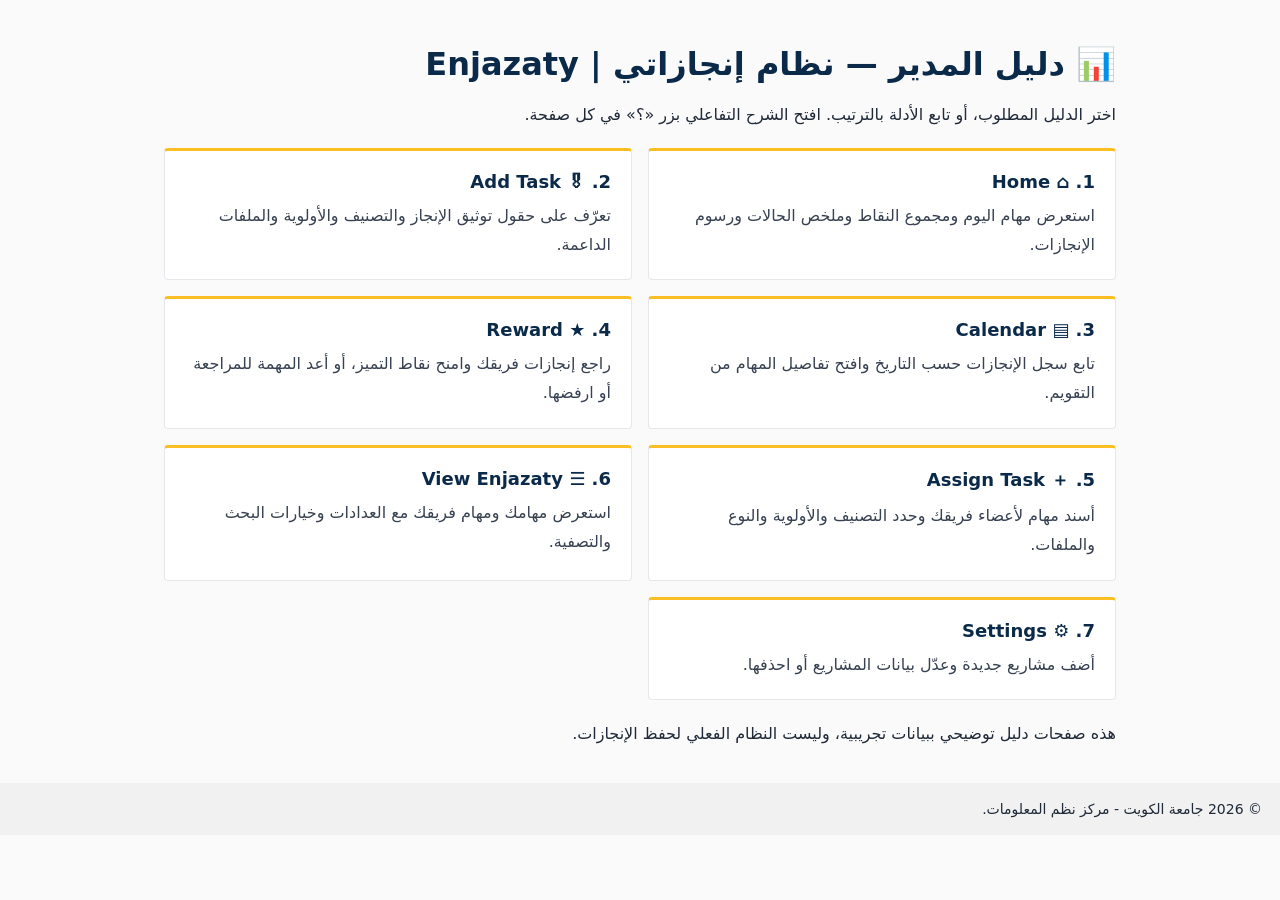
==== multipage/index.html @ cb1fec48 "Fix manager layout, help animation, and team empty state Co-authored-by: q8k1 <81775552+q8k1@users.n" ====
<!DOCTYPE html>
<html lang="ar" dir="rtl">
<head>
<meta charset="UTF-8">
<meta name="viewport" content="width=device-width, initial-scale=1">
<link rel="icon" href="data:,">
<title>دليل المدير — نظام إنجازاتي | Enjazaty Manager Guide</title>
<link rel="stylesheet" href="styles.css">
<link rel="stylesheet" href="manager.css">
</head>
<body>
<main class="hub">
  <h1>📊 دليل المدير — نظام إنجازاتي | Enjazaty</h1>
  <p>اختر الدليل المطلوب، أو تابع الأدلة بالترتيب. افتح الشرح التفاعلي بزر «؟» في كل صفحة.</p>
  <div class="hub-grid">
    <a class="box hub-card" href="01-home.html"><h2>1. ⌂ Home</h2><p>استعرض مهام اليوم ومجموع النقاط وملخص الحالات ورسوم الإنجازات.</p></a>
    <a class="box hub-card" href="02-add-task.html"><h2>2. 🎖 Add Task</h2><p>تعرّف على حقول توثيق الإنجاز والتصنيف والأولوية والملفات الداعمة.</p></a>
    <a class="box hub-card" href="03-calendar.html"><h2>3. ▤ Calendar</h2><p>تابع سجل الإنجازات حسب التاريخ وافتح تفاصيل المهام من التقويم.</p></a>
    <a class="box hub-card" href="04-reward.html"><h2>4. ★ Reward</h2><p>راجع إنجازات فريقك وامنح نقاط التميز، أو أعد المهمة للمراجعة أو ارفضها.</p></a>
    <a class="box hub-card" href="05-assign-task.html"><h2>5. ＋ Assign Task</h2><p>أسند مهام لأعضاء فريقك وحدد التصنيف والأولوية والنوع والملفات.</p></a>
    <a class="box hub-card" href="06-view-enjazaty.html"><h2>6. ☰ View Enjazaty</h2><p>استعرض مهامك ومهام فريقك مع العدادات وخيارات البحث والتصفية.</p></a>
    <a class="box hub-card" href="07-settings.html"><h2>7. ⚙ Settings</h2><p>أضف مشاريع جديدة وعدّل بيانات المشاريع أو احذفها.</p></a>
  </div>
  <p>هذه صفحات دليل توضيحي ببيانات تجريبية، وليست النظام الفعلي لحفظ الإنجازات.</p>
</main>
<footer class="footer">© 2026 جامعة الكويت - مركز نظم المعلومات.</footer>
</body>
</html>
---- multipage/styles.css ----
*{box-sizing:border-box}
body{margin:0;font-family:Segoe UI,Tahoma,system-ui,sans-serif;font-size:13px;color:#1f2937;background:#fafafa}
.navy{color:#0b2a4a}
.app{display:flex;min-height:100vh}
.side{width:160px;background:#000;color:#fff;flex-shrink:0;padding-top:6px}
.side a{display:flex;gap:8px;align-items:center;padding:8px 10px;color:#fff;text-decoration:none;font-size:12px;cursor:pointer}
.side a.active{background:#111;font-weight:700}
.main{flex:1;display:flex;flex-direction:column;min-width:0}
.page{padding:12px;flex:1}
.footer{background:#f1f1f1;padding:18px;text-align:right;font-size:11px;direction:rtl}
.box{background:#fff;border:1px solid #e5e7eb;border-radius:4px}
.btn{border:1px solid #d1d5db;background:#fff;border-radius:6px;padding:5px 12px;font-size:12px;cursor:pointer}
.btn-dark{background:#0b2a4a;color:#fff;border:0;border-radius:5px;padding:7px 12px;font-weight:600;font-size:11px;cursor:pointer}
.btn-yellow{background:#fbbf24;border:0;border-radius:5px;padding:4px 12px;font-size:11px;cursor:pointer}
.pill{display:inline-block;border:1px solid #e5e7eb;border-radius:4px;padding:2px 6px;font-size:10px;color:#6b7280;margin-right:4px}
.pill b{color:#111}
.badge{display:inline-flex;align-items:center;gap:4px;background:#dcfce7;color:#166534;border-radius:10px;padding:1px 8px;font-size:10px}
.badge.req{background:#e0e7ff;color:#3730a3}
.badge::before{content:"";width:5px;height:5px;border-radius:50%;background:currentColor}
.card{background:#fff;border:1px solid #e5e7eb;border-left:3px solid #15803d;border-radius:8px;padding:10px;width:235px;max-width:100%;display:flex;flex-direction:column;gap:6px}
.card.blue{border-left-color:#4338ca}
.card h4{margin:0;font-size:13px;display:flex;justify-content:space-between}
.card h4 small{font-weight:400;color:#6b7280;font-size:10px}
.card .foot{border-top:1px solid #eee;padding-top:8px;margin-top:auto;display:flex;justify-content:space-between;align-items:center;font-size:10px;color:#6b7280}
.date-in{flex:1;min-width:0;background:#f5f5f5;border:1px solid #ddd;padding:3px 6px;font-size:10px;position:relative}
.date-in span{display:block;font-size:9px;color:#555}
.date-in::after{content:"📅";position:absolute;right:6px;top:6px;font-size:10px}
.section-h{padding:10px;border-bottom:1px solid #eee;font-size:12px}
.form label{display:block;margin:14px 0 4px;font-size:11px;color:#374151}
.form label.req::before{content:"* ";color:#dc2626}
.form input,.form select,.form textarea{width:100%;min-width:0;border:1px solid #d1d5db;border-radius:4px;padding:6px;font-size:12px;font-family:inherit}
.form textarea{width:50%;height:75px}
.chips{display:flex;flex-wrap:wrap;gap:4px}
.chips button{border:1px solid #d1d5db;background:#fff;border-radius:4px;padding:6px 10px;font-size:10px;font-weight:600;cursor:pointer;color:#0b2a4a}
.chips button.on{background:#0b2a4a;color:#fff!important}
.cal{width:100%;border-collapse:collapse;table-layout:fixed;direction:ltr}
.cal th{border:1px solid #ddd;font-size:12px;padding:3px}
.cal td{border:1px solid #ddd;height:105px;vertical-align:top;text-align:right;padding:3px;font-size:11px}
.cal td.muted{color:#aaa}
.cal td.today{background:#fff8dc}
.ev{display:block;width:100%;border:0;text-align:left;color:#fff;font-family:inherit;font-size:10px;padding:2px 4px;border-radius:3px;margin-top:4px;cursor:pointer;overflow-wrap:anywhere}
.stat{flex:1;min-width:0;background:#fff;border:1px solid #e5e7eb;border-radius:8px;padding:12px}
.stat b{font-size:20px;display:block}
.stat span{font-size:11px;color:#6b7280}
.rpill{border:1px solid #d1d5db;background:#fff;border-radius:16px;padding:5px 10px;font-size:11px;cursor:pointer}
.rpill.on{background:#0b2a4a;color:#fff;border-color:#0b2a4a}
.overlay{display:none;position:fixed;inset:0;background:rgba(0,0,0,.25);z-index:50;align-items:flex-start;justify-content:center;padding:40px 12px 12px}
.overlay.show{display:flex}
.modal{background:#fff;width:480px;max-width:100%;max-height:calc(100dvh - 52px);overflow:auto;border-radius:4px;box-shadow:0 10px 40px rgba(0,0,0,.3)}
.modal .mh{display:flex;justify-content:space-between;padding:12px;border-bottom:1px solid #eee}
.modal .inner{margin:12px;border:1px solid #e5e7eb;border-left:4px solid #fbbf24;border-radius:6px;padding:14px}
.modal .lbl{font-size:9px;color:#6b7280;font-weight:600;margin:12px 0 4px;text-transform:uppercase}
.modal .fld{border:1px solid #ddd;border-radius:4px;padding:7px;font-size:11px;min-height:28px;margin-left:6px}
.modal .area{min-height:70px}
#spot{position:fixed;z-index:90;border-radius:6px;box-shadow:0 0 0 9999px rgba(0,0,0,.45),0 0 0 3px #4f46e5;pointer-events:none}
#tip{position:fixed;z-index:100;background:#fff;border-radius:10px;box-shadow:0 8px 30px rgba(0,0,0,.3);width:300px;max-width:calc(100vw - 20px);max-height:calc(100dvh - 20px);overflow:auto;padding:24px 14px 14px}
#tip .ar{direction:rtl;text-align:right;color:#374151;margin-top:6px;border-top:1px dashed #ddd;padding-top:6px}
#tip .en{direction:ltr;text-align:left;font-weight:600;color:#0b2a4a}
#tip .nav{display:flex;direction:ltr;justify-content:space-between;align-items:center;margin-top:10px}
#tip .nav button{border:0;border-radius:6px;padding:6px 12px;cursor:pointer;font-size:12px}
#tip .next{background:#4f46e5;color:#fff}
#tip .back{background:#e5e7eb}
#tip .count{font-size:11px;color:#6b7280}
#tip .x{position:absolute;top:6px;right:9px;cursor:pointer;color:#666;border:0;background:none;font-size:14px}
#help{position:fixed;bottom:16px;right:16px;z-index:110;background:#4f46e5;color:#fff;border:0;border-radius:50%;width:44px;height:44px;font-size:18px;cursor:pointer}
[hidden]{display:none!important}
a{color:#0b2a4a}
button,input,select,textarea{font-family:inherit}
button:focus-visible,a:focus-visible,input:focus-visible,select:focus-visible,textarea:focus-visible{outline:3px solid #4f46e5;outline-offset:2px}
.guide-header{padding:16px;background:#fff;border-bottom:2px solid #fbbf24;display:flex;align-items:center;justify-content:space-between;gap:12px;flex-wrap:wrap}
.guide-header h1{font-size:20px;margin:0;color:#0b2a4a}
.guide-links{padding:16px 12px 72px;display:flex;justify-content:space-between;gap:12px;flex-wrap:wrap}
.hub{max-width:1000px;margin:auto;padding:24px}
.hub h1{color:#0b2a4a}
.hub-grid{display:grid;grid-template-columns:repeat(2,minmax(0,1fr));gap:16px;margin:24px 0}
.hub-card{display:block;text-decoration:none;padding:20px;border-top:3px solid #fbbf24}
.hub-card h2{font-size:18px;margin:0 0 10px}
.hub-card p{color:#374151;line-height:1.8;margin:0}
#barNames>div{min-width:0;overflow-wrap:anywhere}
#bars,#barNames{direction:ltr}
#stats{flex-wrap:wrap}
#timeF,#rangeF,#statusF,#viewT{display:flex;flex-wrap:wrap;gap:4px;align-items:center}
#rangeF input{min-width:0;max-width:135px}
#searchF{min-width:0}
#cards.list .card{width:100%}
.page>div[style*="display:flex"]{flex-wrap:wrap;gap:8px}
#calNav,#calView{display:flex;flex-wrap:wrap}
.calendar-list{padding:12px;display:grid;gap:12px}
@media(max-width:700px){
 .app{flex-direction:column}
 .side{width:100%;display:grid;grid-template-columns:repeat(2,minmax(0,1fr));padding:4px}
 .side a{padding:10px}
 .guide-header{padding:12px}
 .guide-header h1{font-size:18px}
 .page{padding:10px}
 .stat{flex:1 1 90px;padding:10px}
 .form textarea{width:100%}
 #searchF{flex-basis:100%!important}
 #statusF{flex:1 1 100%}
 #rangeF{margin-top:8px}
 .cal td{height:85px;padding:2px;font-size:10px}
 .cal th{font-size:10px;padding:3px 0}
 .ev{font-size:9px;padding:2px}
 .hub{padding:16px}
 .hub-grid{grid-template-columns:1fr}
 .card{width:100%}
}
---- multipage/manager.css ----
.app{direction:ltr}
.main{direction:rtl}
.side{direction:ltr;width:200px}
body{font-size:16px}
.side a{font-size:16px;padding:10px 12px}
.guide-header h1{font-size:24px}
.guide-links{padding-bottom:90px}
.footer{font-size:14px}
.btn,.btn-dark,.btn-yellow,.rpill,.chips button{font-size:14px}
.form label,.form input,.form select,.form textarea{font-size:15px}
.section-h,.stat span,.card .foot,.pill,.badge,.card h4 small{font-size:14px}
.card h4{font-size:16px}
.card{width:280px}
.date-in{font-size:14px;padding:6px 8px}
.date-in span{font-size:12px}
.cal th,.cal td,.ev{font-size:14px}
.modal .lbl{font-size:12px}
.modal .fld{font-size:14px}
.page [style*="font-size:11px"],.page [style*="font-size:10px"]{font-size:14px!important}
.page [style*="font-size:18px"]{font-size:22px!important}
#barNames{font-size:10px!important}
#tip{font-size:16px;width:340px}
#tip .nav button{font-size:14px}
#tip .count{font-size:13px}
#help{width:60px;height:60px;font-size:28px;font-weight:700;animation:guide-heartbeat 2.4s ease-in-out infinite;box-shadow:0 0 18px rgba(79,70,229,.55)}
#help:hover,#help:focus-visible{animation-play-state:paused}
@keyframes guide-heartbeat{
 0%,45%,100%{transform:scale(1);box-shadow:0 0 18px rgba(79,70,229,.55)}
 12%,30%{transform:scale(1.12);box-shadow:0 0 28px rgba(79,70,229,.8)}
 21%{transform:scale(1.03)}
}
@media(prefers-reduced-motion:reduce){
 #help{animation:none}
}
.manager-heading{text-align:center;margin-bottom:14px}
.manager-heading h2{font-size:22px;margin:4px 0;color:#0b2a4a}
.manager-heading p{margin:4px 0;color:#0b2a4a}
.manager-tabs{display:flex;flex-wrap:wrap;gap:4px;border-bottom:1px solid #ddd;margin:16px 0 10px}
.manager-tabs button{background:none;border:0;padding:8px 12px;font-size:15px;color:#0b2a4a;cursor:pointer;border-bottom:2px solid transparent}
.manager-tabs button.active{border-bottom-color:#fbbf24;font-weight:600}
.table-scroll{overflow-x:auto}
.manager-table{width:100%;border-collapse:collapse;direction:ltr;text-align:left;font-size:14px}
.manager-table th{background:#f8fafc;color:#0b2a4a;font-weight:600}
.manager-table th,.manager-table td{padding:10px 8px;border-bottom:1px solid #e5e7eb}
.manager-table td{overflow-wrap:anywhere}
.reward-points{display:flex;gap:4px}
.reward-points button{background:#15803d;color:#fff;border:0;border-radius:4px;padding:5px 9px;cursor:pointer;font-size:14px}
.reward-points button[aria-pressed="true"]{outline:2px solid #0b2a4a;outline-offset:2px}
.pagination{display:flex;flex-wrap:wrap;align-items:center;gap:4px;justify-content:space-between;padding:12px;direction:ltr}
.pagination .pages{display:flex;flex-wrap:wrap;gap:4px}
.pagination [aria-current="page"]{background:#0b2a4a;color:#fff}
.manager-form{border:1px solid #eee;border-left:3px solid #fbbf24;border-radius:6px;padding:4px 20px 16px}
.manager-form textarea{width:100%}
.manager-form fieldset{border:0;margin:14px 0 4px;padding:0}
.manager-form legend{font-size:15px;color:#374151;margin-bottom:6px}
.manager-form .radio-options{display:flex;flex-wrap:wrap;gap:12px;direction:ltr}
.manager-form .radio-options label{display:flex;align-items:center;gap:4px;margin:0}
.manager-form input[type="radio"]{width:auto}
.manager-submit{width:100%;margin-top:10px;padding:9px}
.project-fields{display:flex;flex-wrap:wrap;gap:12px;align-items:flex-end}
.project-fields>div{flex:1 1 200px}
.project-fields label{margin-top:4px}
.btn-reject{color:#b91c1c;border-color:#b91c1c}
.review-actions{display:flex;flex-wrap:wrap;gap:8px;margin-top:14px}
.demo-note{font-size:14px;color:#6b7280;margin:10px 0}
.demo-result{color:#0b2a4a;font-size:15px}
.empty-state{text-align:center;padding:30px;margin:12px 0}
.manager-modal .form{padding:0}
.manager-modal .form label{margin-top:12px}
.manager-modal .form input,.manager-modal .form select{font-size:14px}
@media(max-width:700px){
 .side{width:100%}
 .side a{font-size:14px}
 .guide-header h1{font-size:22px}
 .card{width:100%}
 .cal th,.cal td,.ev{font-size:12px}
 .manager-table{min-width:720px}
 .manager-heading h2{font-size:20px}
 .manager-form{padding:4px 12px 16px}
}
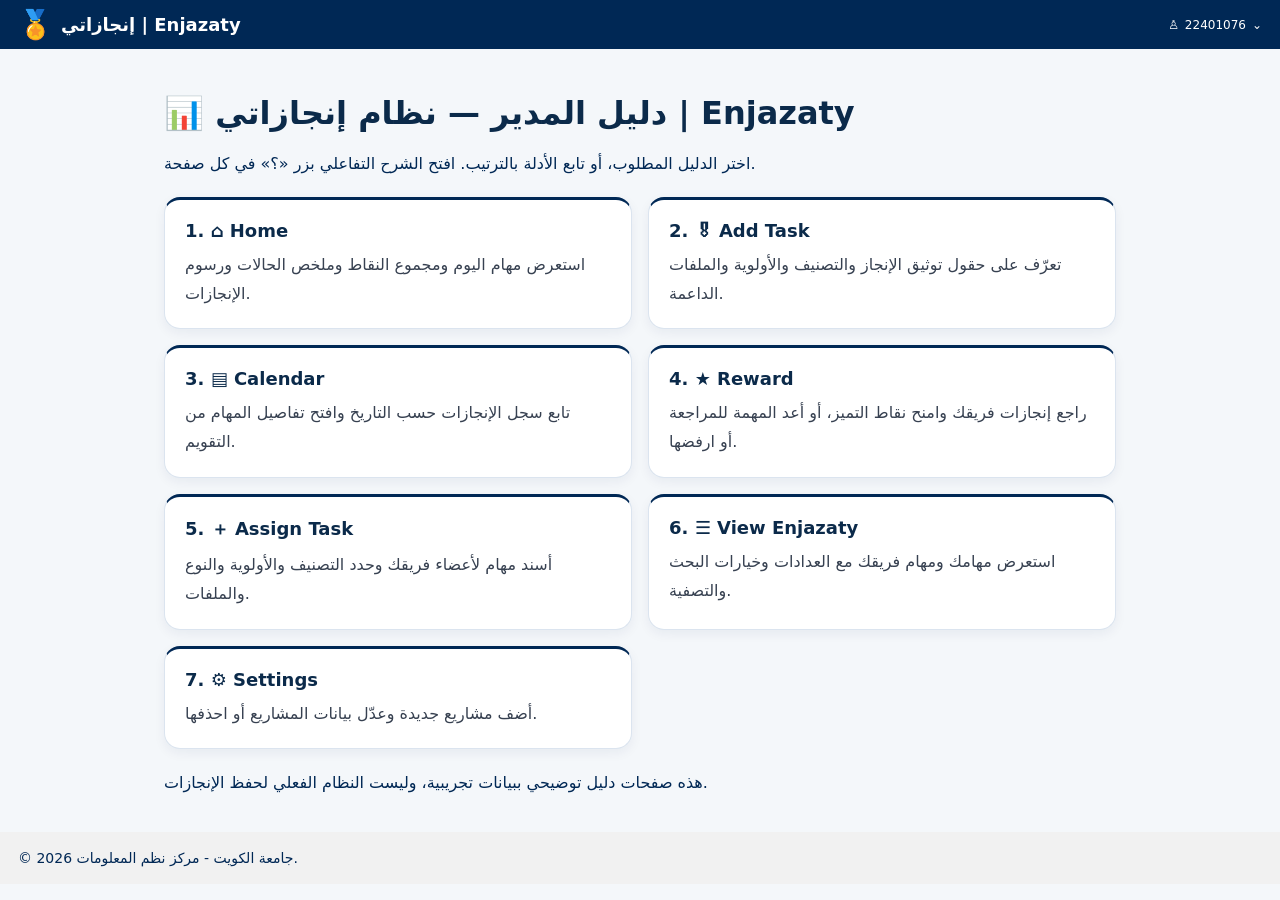
==== commit 8ea9e406: "Unify navy page theme and end guided tours Co-authored-by: q8k1 <81775552+q8k1@users.noreply.github." ====
--- a/multipage/index.html
+++ b/multipage/index.html
@@ -9,6 +9,10 @@
 <link rel="stylesheet" href="manager.css">
 </head>
 <body>
+<header class="guide-header">
+  <a class="reward-brand" href="index.html" aria-label="دليل المدير — جميع الأدلة"><span aria-hidden="true">🏅</span><h1><span dir="rtl">إنجازاتي</span> | Enjazaty</h1></a>
+  <span class="reward-account"><span aria-hidden="true">♙</span> 22401076 <span aria-hidden="true">⌄</span></span>
+</header>
 <main class="hub">
   <h1>📊 دليل المدير — نظام إنجازاتي | Enjazaty</h1>
   <p>اختر الدليل المطلوب، أو تابع الأدلة بالترتيب. افتح الشرح التفاعلي بزر «؟» في كل صفحة.</p>
--- a/multipage/manager.css
+++ b/multipage/manager.css
@@ -1,11 +1,21 @@
 .app{direction:ltr}
-.main{direction:rtl}
-.side{direction:ltr;width:200px}
-body{font-size:16px}
-.side a{font-size:16px;padding:10px 12px}
-.guide-header h1{font-size:24px}
+.main{direction:ltr}
+.side{direction:ltr;width:243px;padding-top:0}
+body{font-size:16px;direction:ltr;text-align:left;background:#f4f7fa;color:#002855}
+.side a{font-size:14px;padding:10px 15px;min-height:40px}
+.side a.active{background:#090909}
+.guide-header{min-height:49px;padding:8px 18px;background:#002855;border:0;color:#fff;flex-wrap:nowrap}
+.reward-brand{display:flex;align-items:center;gap:8px;color:#fff;text-decoration:none}
+.reward-brand>span{font-size:28px}
+.guide-header h1{color:#fff;font-size:18px}
+.reward-account{display:flex;align-items:center;gap:6px;font-size:12px;white-space:nowrap}
+.app{min-height:calc(100vh - 49px)}
+.box,.stat{border-color:#dbe4ef;border-radius:16px;box-shadow:0 4px 12px rgba(0,40,85,.06)}
+.hub-card{border-top-color:#002855}
+.btn-dark,.rpill.on,.chips button.on{background:#002855}
+.manager-heading{background:#fff;border-radius:16px;padding:18px 12px;box-shadow:0 4px 12px rgba(0,40,85,.06)}
 .guide-links{padding-bottom:90px}
-.footer{font-size:14px}
+.footer{font-size:14px;direction:ltr;text-align:left}
 .btn,.btn-dark,.btn-yellow,.rpill,.chips button{font-size:14px}
 .form label,.form input,.form select,.form textarea{font-size:15px}
 .section-h,.stat span,.card .foot,.pill,.badge,.card h4 small{font-size:14px}
@@ -21,8 +31,9 @@
 #barNames{font-size:10px!important}
 #tip{font-size:16px;width:340px}
 #tip .nav button{font-size:14px}
+#tip .next{background:#002855}
 #tip .count{font-size:13px}
-#help{width:60px;height:60px;font-size:28px;font-weight:700;animation:guide-heartbeat 2.4s ease-in-out infinite;box-shadow:0 0 18px rgba(79,70,229,.55)}
+#help{left:16px;right:auto;width:60px;height:60px;font-size:28px;font-weight:700;animation:guide-heartbeat 2.4s ease-in-out infinite;box-shadow:0 0 18px rgba(79,70,229,.55)}
 #help:hover,#help:focus-visible{animation-play-state:paused}
 @keyframes guide-heartbeat{
  0%,45%,100%{transform:scale(1);box-shadow:0 0 18px rgba(79,70,229,.55)}
@@ -35,9 +46,9 @@
 .manager-heading{text-align:center;margin-bottom:14px}
 .manager-heading h2{font-size:22px;margin:4px 0;color:#0b2a4a}
 .manager-heading p{margin:4px 0;color:#0b2a4a}
-.manager-tabs{display:flex;flex-wrap:wrap;gap:4px;border-bottom:1px solid #ddd;margin:16px 0 10px}
+.manager-tabs{display:flex;flex-wrap:wrap;gap:4px;border:1px solid #dbe4ef;border-radius:16px;padding:5px;background:#fff;margin:16px 0 10px}
 .manager-tabs button{background:none;border:0;padding:8px 12px;font-size:15px;color:#0b2a4a;cursor:pointer;border-bottom:2px solid transparent}
-.manager-tabs button.active{border-bottom-color:#fbbf24;font-weight:600}
+.manager-tabs button.active{border-bottom-color:transparent;border-radius:11px;background:#002855;color:#fff;font-weight:600}
 .table-scroll{overflow-x:auto}
 .manager-table{width:100%;border-collapse:collapse;direction:ltr;text-align:left;font-size:14px}
 .manager-table th{background:#f8fafc;color:#0b2a4a;font-weight:600}
@@ -68,10 +79,80 @@
 .manager-modal .form{padding:0}
 .manager-modal .form label{margin-top:12px}
 .manager-modal .form input,.manager-modal .form select{font-size:14px}
+.task-grid{display:flex;gap:10px;flex-wrap:wrap}
+.task-grid.list .card{width:100%}
+.team-employee{font-size:14px;color:#374151;unicode-bidi:plaintext}
+.tour-welcome{width:420px;max-width:calc(100vw - 32px);max-height:calc(100dvh - 32px);overflow:auto;padding:28px;border:0;border-radius:16px;background:#fff;color:#0b2a4a;text-align:center;box-shadow:0 12px 40px rgba(0,0,0,.25)}
+.tour-welcome::backdrop{background:rgba(0,0,0,.5)}
+.tour-welcome h2{margin:0 0 12px;font-size:22px}
+.tour-welcome p{line-height:1.8;margin:8px 0}
+.tour-welcome .welcome-actions{display:flex;justify-content:center;flex-wrap:wrap;gap:12px;margin-top:20px}
+.tour-welcome .btn-dark{font-size:20px;padding:10px 32px}
+.reward-screen{background:#f4f7fa;color:#002855;font-size:13px}
+.reward-screen .guide-header{height:49px;padding:8px 18px;background:#002855;border:0;color:#fff;flex-wrap:nowrap}
+.reward-screen .reward-brand{display:flex;align-items:center;gap:8px;color:#fff;text-decoration:none}
+.reward-screen .reward-brand>span{font-size:28px}
+.reward-screen .guide-header h1{color:#fff;font-size:18px}
+.reward-screen .reward-account{display:flex;align-items:center;gap:6px;font-size:12px;white-space:nowrap}
+.reward-screen .app{min-height:calc(100vh - 49px)}
+.reward-screen .side{width:243px;padding-top:0}
+.reward-screen .side a{height:40px;font-size:14px;padding:10px 15px}
+.reward-screen .side a.active{background:#090909}
+.reward-screen #reward{padding:16px;flex:none}
+.reward-screen .manager-heading{background:#fff;border-radius:16px;min-height:107px;padding:18px 12px;margin-bottom:16px;box-shadow:0 4px 12px rgba(0,40,85,.06)}
+.reward-screen .manager-heading h2{font-size:28px;direction:rtl;margin:0 0 6px}
+.reward-screen .manager-heading p{font-size:18px;margin:0}
+.reward-screen #rewardTabs{margin:0 0 18px;padding:5px;gap:0;background:#fff;border:1px solid #dbe4ef;border-radius:16px;box-shadow:0 3px 8px rgba(0,40,85,.05)}
+.reward-screen #rewardTabs button{flex:1;min-width:0;min-height:64px;border:0;border-radius:11px;color:#6b7b91;font-size:14px;padding:10px}
+.reward-screen #rewardTabs button span{display:block;font-size:12px;margin-top:4px}
+.reward-screen #rewardTabs button.active{background:#002855;color:#fff}
+.reward-screen .reward-panel{border:1px solid #dbe4ef;border-radius:16px;overflow:hidden}
+.reward-screen .manager-table{min-width:1100px;font-size:13px;table-layout:fixed;color:#002855}
+.reward-screen .manager-table th{height:45px;background:#f4f7fa;color:#002855}
+.reward-screen .manager-table th,.reward-screen .manager-table td{padding:12px;border-bottom:1px solid #e8eef5}
+.reward-screen .manager-table td{height:65px}
+.reward-screen .manager-table th:nth-child(1){width:6%}
+.reward-screen .manager-table th:nth-child(2){width:18.5%}
+.reward-screen .manager-table th:nth-child(3){width:19.5%}
+.reward-screen .manager-table th:nth-child(4){width:11%}
+.reward-screen .manager-table th:nth-child(5){width:6.5%}
+.reward-screen .manager-table th:nth-child(6){width:13.5%}
+.reward-screen .manager-table th:nth-child(7){width:25%;text-align:center}
+.reward-screen .manager-table td:nth-child(2){unicode-bidi:plaintext}
+.reward-screen .manager-table td:nth-child(3){font-weight:700}
+.reward-screen [data-detail]{padding:0;border:0;background:none;color:#002855;font-size:13px;font-weight:700}
+.reward-screen .reward-points{align-items:center;justify-content:center;gap:8px}
+.reward-screen .reward-points::before{content:"Reward:";font-size:12px;font-weight:600;margin-right:4px}
+.reward-screen .reward-points button{width:75px;height:38px;padding:0;border-radius:8px;background:#e7f5e9;color:#16812b;font-size:14px;font-weight:700}
+.reward-screen .reward-points button[data-points="2"]{background:#c6e7c7}
+.reward-screen .reward-points button[data-points="3"]{background:#80c883}
+.reward-screen .reward-points button:disabled{opacity:.45;cursor:default}
+.reward-screen #rewardPagination{justify-content:center;gap:14px;min-height:68px;padding:16px}
+.reward-screen #rewardPagination .pages{gap:6px}
+.reward-screen #rewardPagination button{height:36px;min-width:36px;padding:7px 10px;font-size:13px;border:1px solid #dbe4ef;border-radius:6px;color:#002855}
+.reward-screen #rewardPagination [aria-current="page"]{background:#002855;border-color:#002855;color:#fff}
+.reward-screen #rewardPagination button:disabled{color:#899bb2;cursor:default}
+.reward-screen #rewardRange{font-size:12px;color:#768ca9}
+.reward-screen #rewardResult:empty{display:none}
+.reward-screen .footer{margin-top:16px;padding:28px 68px 12px 16px;text-align:right;font-size:12px;background:#f1f1f1;border-top:1px solid #e3e3e3}
+.reward-screen .guide-links{padding:12px 16px 24px;font-size:12px;background:#f1f1f1}
 @media(max-width:700px){
+ .reward-screen .side{width:100%}
+ .reward-screen .guide-header{padding:8px 12px}
+ .reward-screen .guide-header h1{font-size:16px}
+ .reward-screen .reward-brand>span{font-size:20px}
+ .reward-screen #reward{padding:12px}
+ .reward-screen .manager-heading h2{font-size:22px}
+ .reward-screen .manager-heading p{font-size:15px}
+ .reward-screen #rewardTabs button{flex:1 1 50%}
+ .reward-screen #rewardPagination{gap:10px;padding:12px}
+ .reward-screen #rewardPagination .pages{gap:4px}
+ .reward-screen #rewardPagination button{min-width:30px;padding:7px}
  .side{width:100%}
  .side a{font-size:14px}
- .guide-header h1{font-size:22px}
+ .guide-header{padding:8px 12px}
+ .guide-header h1{font-size:16px}
+ .reward-brand>span{font-size:20px}
  .card{width:100%}
  .cal th,.cal td,.ev{font-size:12px}
  .manager-table{min-width:720px}
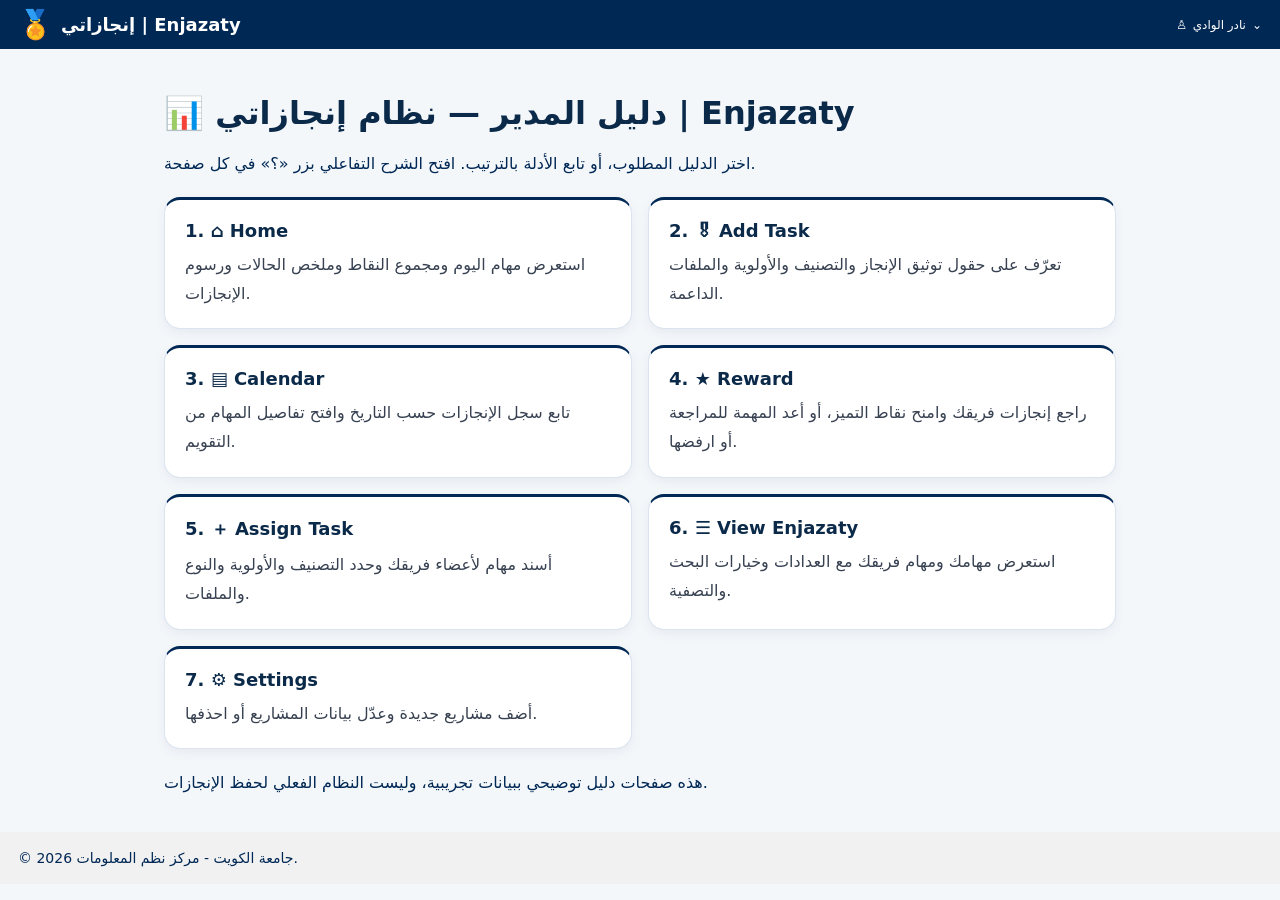
==== commit 08cfe051: "Anonymize guide identities and simplify task examples Co-authored-by: q8k1 <81775552+q8k1@users.nore" ====
--- a/multipage/index.html
+++ b/multipage/index.html
@@ -11,7 +11,7 @@
 <body>
 <header class="guide-header">
   <a class="reward-brand" href="index.html" aria-label="دليل المدير — جميع الأدلة"><span aria-hidden="true">🏅</span><h1><span dir="rtl">إنجازاتي</span> | Enjazaty</h1></a>
-  <span class="reward-account"><span aria-hidden="true">♙</span> 22401076 <span aria-hidden="true">⌄</span></span>
+  <span class="reward-account"><span aria-hidden="true">♙</span> نادر الوادي <span aria-hidden="true">⌄</span></span>
 </header>
 <main class="hub">
   <h1>📊 دليل المدير — نظام إنجازاتي | Enjazaty</h1>
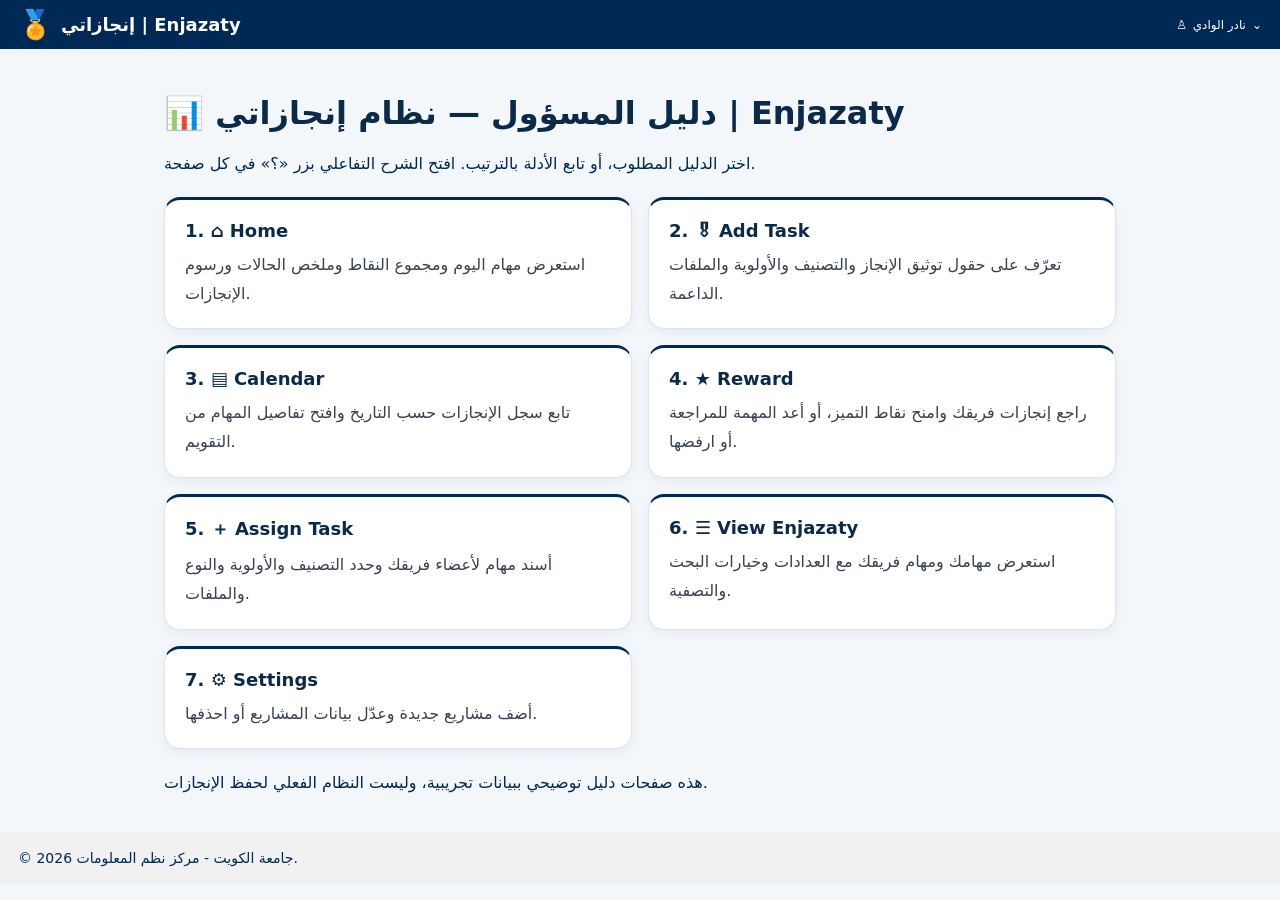
==== commit bb1bbdb9: "Use supervisor terminology and simplify reward tip Co-authored-by: q8k1 <81775552+q8k1@users.noreply" ====
--- a/multipage/index.html
+++ b/multipage/index.html
@@ -4,17 +4,17 @@
 <meta charset="UTF-8">
 <meta name="viewport" content="width=device-width, initial-scale=1">
 <link rel="icon" href="data:,">
-<title>دليل المدير — نظام إنجازاتي | Enjazaty Manager Guide</title>
+<title>دليل المسؤول — نظام إنجازاتي | Enjazaty Supervisor Guide</title>
 <link rel="stylesheet" href="styles.css">
 <link rel="stylesheet" href="manager.css">
 </head>
 <body>
 <header class="guide-header">
-  <a class="reward-brand" href="index.html" aria-label="دليل المدير — جميع الأدلة"><span aria-hidden="true">🏅</span><h1><span dir="rtl">إنجازاتي</span> | Enjazaty</h1></a>
+  <a class="reward-brand" href="index.html" aria-label="دليل المسؤول — جميع الأدلة"><span aria-hidden="true">🏅</span><h1><span dir="rtl">إنجازاتي</span> | Enjazaty</h1></a>
   <span class="reward-account"><span aria-hidden="true">♙</span> نادر الوادي <span aria-hidden="true">⌄</span></span>
 </header>
 <main class="hub">
-  <h1>📊 دليل المدير — نظام إنجازاتي | Enjazaty</h1>
+  <h1>📊 دليل المسؤول — نظام إنجازاتي | Enjazaty</h1>
   <p>اختر الدليل المطلوب، أو تابع الأدلة بالترتيب. افتح الشرح التفاعلي بزر «؟» في كل صفحة.</p>
   <div class="hub-grid">
     <a class="box hub-card" href="01-home.html"><h2>1. ⌂ Home</h2><p>استعرض مهام اليوم ومجموع النقاط وملخص الحالات ورسوم الإنجازات.</p></a>
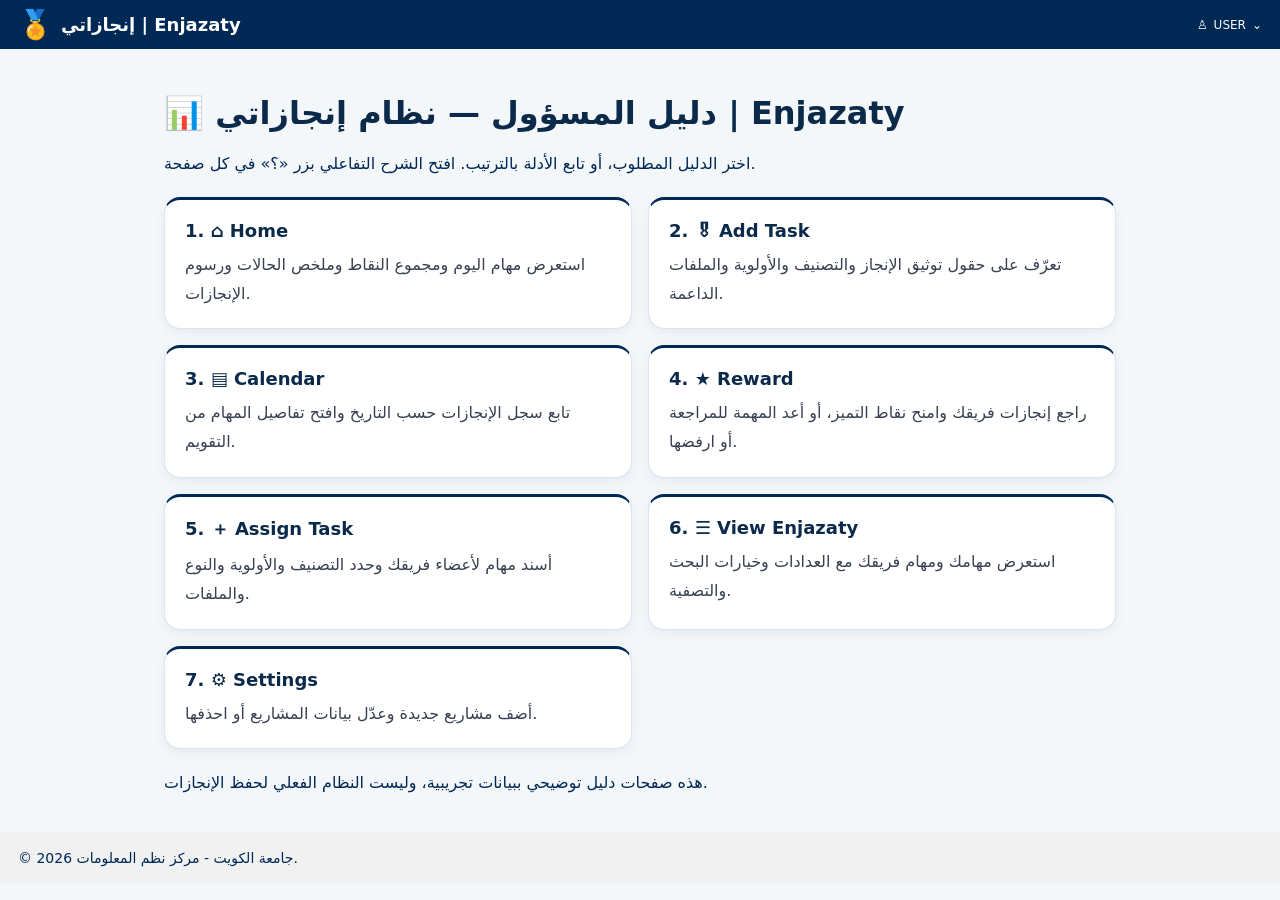
==== commit 101b48a3: "Use USER in all guide page headers Co-authored-by: q8k1 <81775552+q8k1@users.noreply.github.com>" ====
--- a/multipage/index.html
+++ b/multipage/index.html
@@ -11,7 +11,7 @@
 <body>
 <header class="guide-header">
   <a class="reward-brand" href="index.html" aria-label="دليل المسؤول — جميع الأدلة"><span aria-hidden="true">🏅</span><h1><span dir="rtl">إنجازاتي</span> | Enjazaty</h1></a>
-  <span class="reward-account"><span aria-hidden="true">♙</span> نادر الوادي <span aria-hidden="true">⌄</span></span>
+  <span class="reward-account"><span aria-hidden="true">♙</span> USER <span aria-hidden="true">⌄</span></span>
 </header>
 <main class="hub">
   <h1>📊 دليل المسؤول — نظام إنجازاتي | Enjazaty</h1>
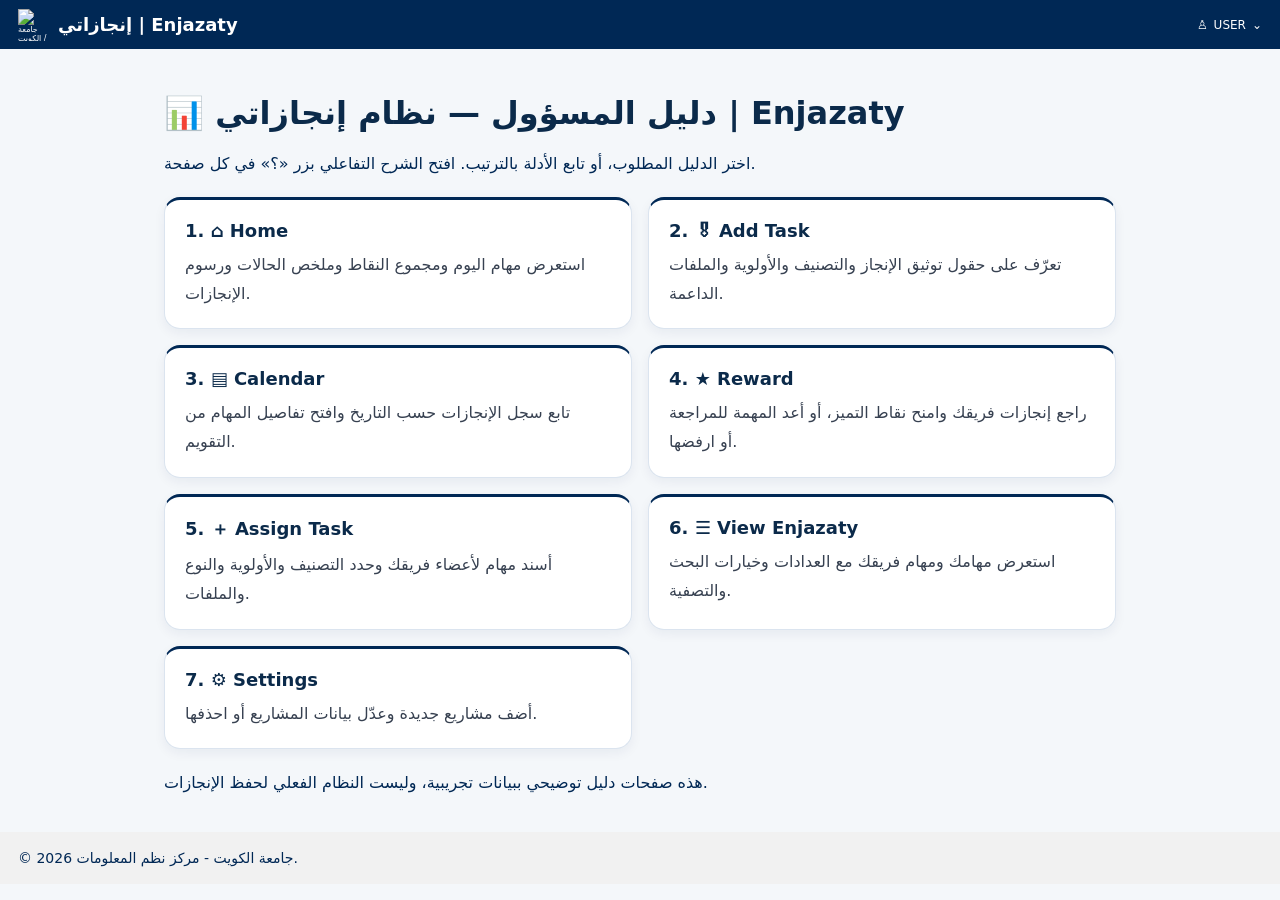
==== commit 1db69577: "Use supplied university logo in guide headers Co-authored-by: q8k1 <81775552+q8k1@users.noreply.gith" ====
--- a/multipage/index.html
+++ b/multipage/index.html
@@ -10,7 +10,7 @@
 </head>
 <body>
 <header class="guide-header">
-  <a class="reward-brand" href="index.html" aria-label="دليل المسؤول — جميع الأدلة"><span aria-hidden="true">🏅</span><h1><span dir="rtl">إنجازاتي</span> | Enjazaty</h1></a>
+  <a class="reward-brand" href="index.html" aria-label="دليل المسؤول — جميع الأدلة"><img class="university-logo" src="https://github.com/user-attachments/assets/5d04a031-d20f-40cb-ad98-11de8d791501" alt="جامعة الكويت / Kuwait University" width="32" height="32" referrerpolicy="no-referrer"><h1><span dir="rtl">إنجازاتي</span> | Enjazaty</h1></a>
   <span class="reward-account"><span aria-hidden="true">♙</span> USER <span aria-hidden="true">⌄</span></span>
 </header>
 <main class="hub">
--- a/multipage/manager.css
+++ b/multipage/manager.css
@@ -6,7 +6,7 @@
 .side a.active{background:#090909}
 .guide-header{min-height:49px;padding:8px 18px;background:#002855;border:0;color:#fff;flex-wrap:nowrap}
 .reward-brand{display:flex;align-items:center;gap:8px;color:#fff;text-decoration:none}
-.reward-brand>span{font-size:28px}
+.university-logo{width:32px;height:32px;object-fit:contain;flex-shrink:0;font-size:8px;color:#fff}
 .guide-header h1{color:#fff;font-size:18px}
 .reward-account{display:flex;align-items:center;gap:6px;font-size:12px;white-space:nowrap}
 .app{min-height:calc(100vh - 49px)}
@@ -91,7 +91,6 @@
 .reward-screen{background:#f4f7fa;color:#002855;font-size:13px}
 .reward-screen .guide-header{height:49px;padding:8px 18px;background:#002855;border:0;color:#fff;flex-wrap:nowrap}
 .reward-screen .reward-brand{display:flex;align-items:center;gap:8px;color:#fff;text-decoration:none}
-.reward-screen .reward-brand>span{font-size:28px}
 .reward-screen .guide-header h1{color:#fff;font-size:18px}
 .reward-screen .reward-account{display:flex;align-items:center;gap:6px;font-size:12px;white-space:nowrap}
 .reward-screen .app{min-height:calc(100vh - 49px)}
@@ -140,7 +139,6 @@
  .reward-screen .side{width:100%}
  .reward-screen .guide-header{padding:8px 12px}
  .reward-screen .guide-header h1{font-size:16px}
- .reward-screen .reward-brand>span{font-size:20px}
  .reward-screen #reward{padding:12px}
  .reward-screen .manager-heading h2{font-size:22px}
  .reward-screen .manager-heading p{font-size:15px}
@@ -152,7 +150,7 @@
  .side a{font-size:14px}
  .guide-header{padding:8px 12px}
  .guide-header h1{font-size:16px}
- .reward-brand>span{font-size:20px}
+ .university-logo{width:28px;height:28px}
  .card{width:100%}
  .cal th,.cal td,.ev{font-size:12px}
  .manager-table{min-width:720px}
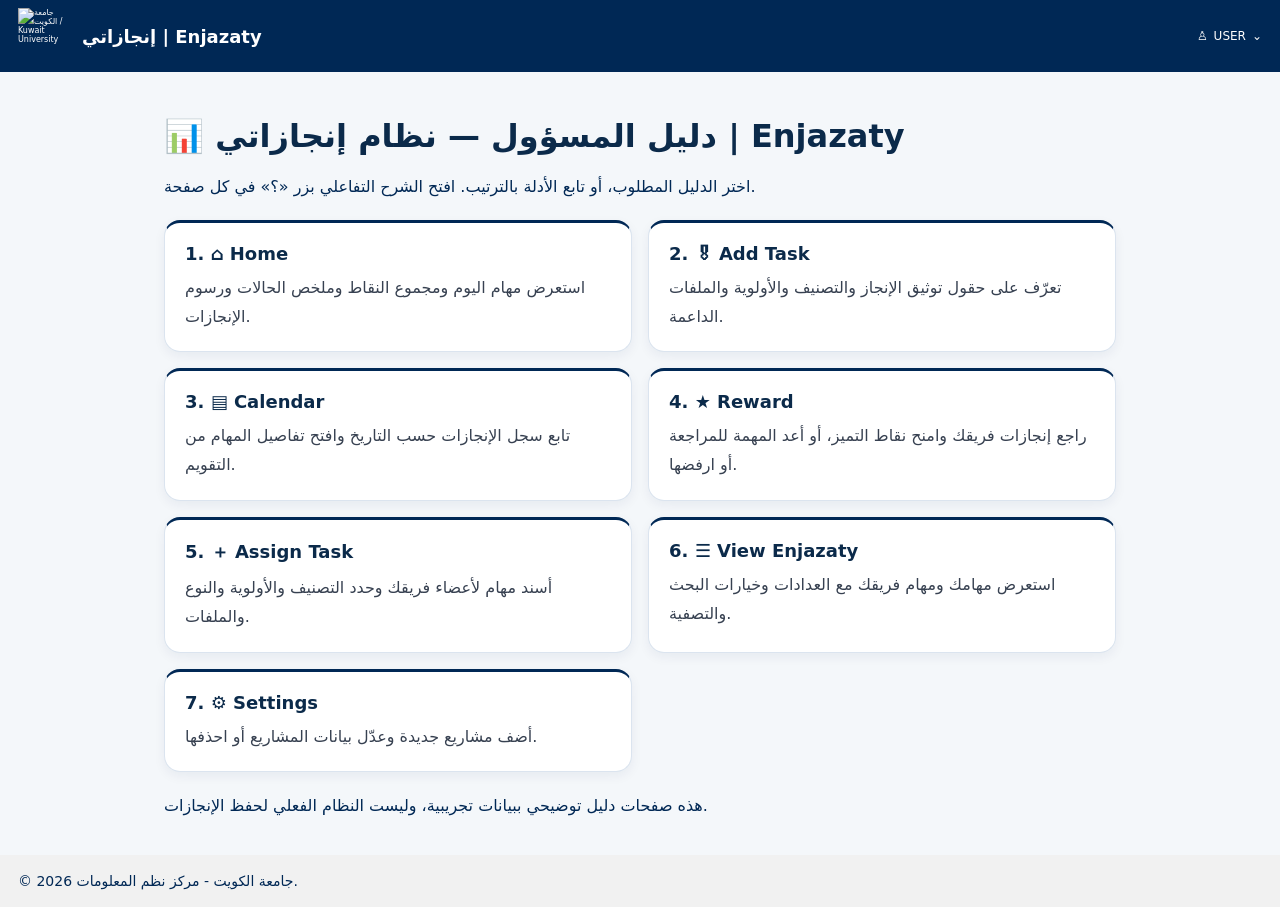
==== commit 611089e5: "Use background-removed university logo across guide headers Co-authored-by: q8k1 <81775552+q8k1@user" ====
--- a/multipage/index.html
+++ b/multipage/index.html
@@ -10,7 +10,7 @@
 </head>
 <body>
 <header class="guide-header">
-  <a class="reward-brand" href="index.html" aria-label="دليل المسؤول — جميع الأدلة"><img class="university-logo" src="https://github.com/user-attachments/assets/5d04a031-d20f-40cb-ad98-11de8d791501" alt="جامعة الكويت / Kuwait University" width="32" height="32" referrerpolicy="no-referrer"><h1><span dir="rtl">إنجازاتي</span> | Enjazaty</h1></a>
+  <a class="reward-brand" href="index.html" aria-label="دليل المسؤول — جميع الأدلة"><img class="university-logo" src="https://github.com/user-attachments/assets/ec82bbd5-752e-45f9-b684-daaa5623a517" alt="جامعة الكويت / Kuwait University" width="32" height="32" referrerpolicy="no-referrer"><h1><span dir="rtl">إنجازاتي</span> | Enjazaty</h1></a>
   <span class="reward-account"><span aria-hidden="true">♙</span> USER <span aria-hidden="true">⌄</span></span>
 </header>
 <main class="hub">
--- a/multipage/manager.css
+++ b/multipage/manager.css
@@ -6,7 +6,7 @@
 .side a.active{background:#090909}
 .guide-header{min-height:49px;padding:8px 18px;background:#002855;border:0;color:#fff;flex-wrap:nowrap}
 .reward-brand{display:flex;align-items:center;gap:8px;color:#fff;text-decoration:none}
-.university-logo{width:32px;height:32px;object-fit:contain;flex-shrink:0;font-size:8px;color:#fff}
+.university-logo{width:56px;height:56px;object-fit:contain;flex-shrink:0;font-size:8px;color:#fff}
 .guide-header h1{color:#fff;font-size:18px}
 .reward-account{display:flex;align-items:center;gap:6px;font-size:12px;white-space:nowrap}
 .app{min-height:calc(100vh - 49px)}
@@ -150,7 +150,7 @@
  .side a{font-size:14px}
  .guide-header{padding:8px 12px}
  .guide-header h1{font-size:16px}
- .university-logo{width:28px;height:28px}
+ .university-logo{width:44px;height:44px}
  .card{width:100%}
  .cal th,.cal td,.ev{font-size:12px}
  .manager-table{min-width:720px}
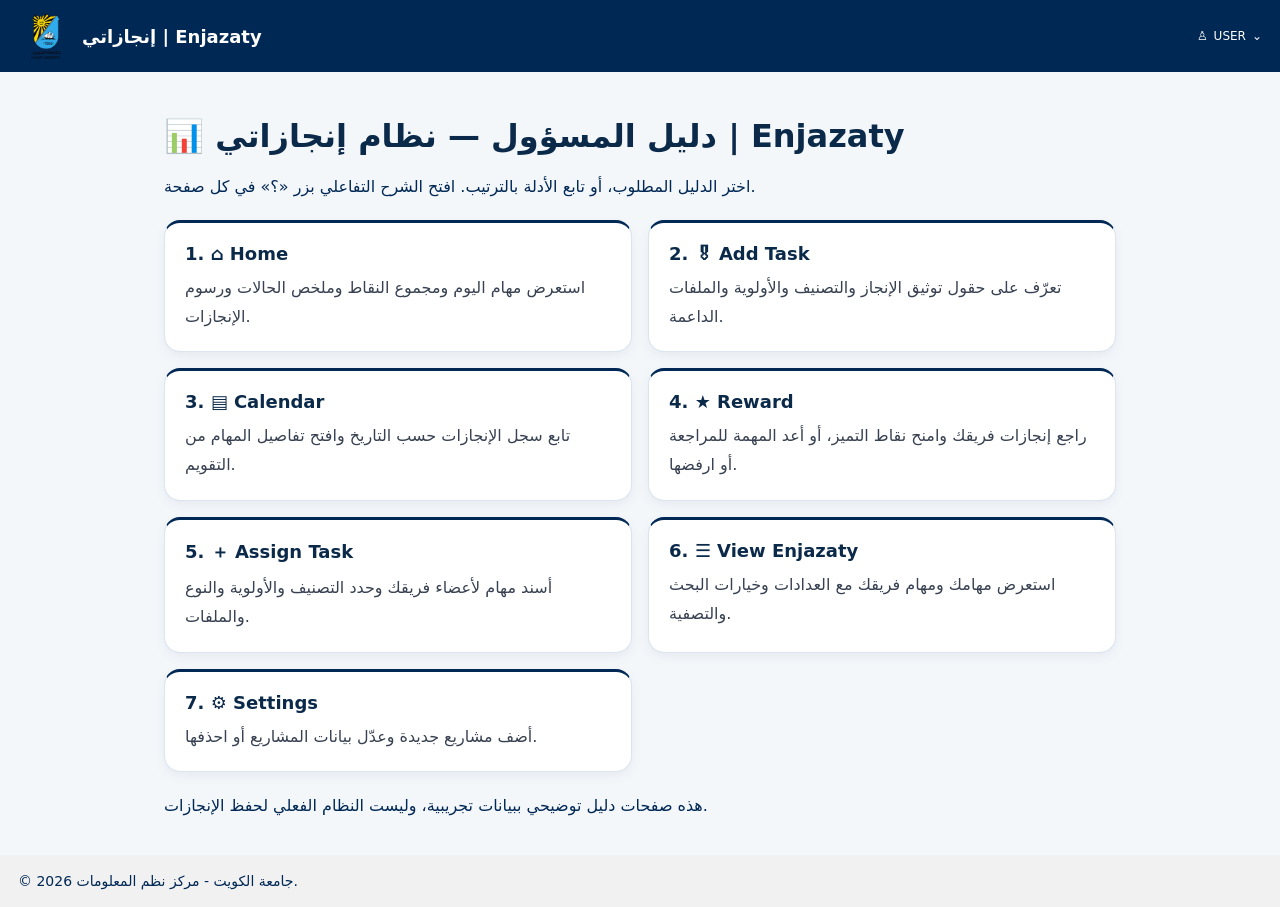
==== commit b7b215b7: "Serve uploaded transparent logo locally in all headers Co-authored-by: q8k1 <81775552+q8k1@users.nor" ====
--- a/multipage/index.html
+++ b/multipage/index.html
@@ -10,7 +10,7 @@
 </head>
 <body>
 <header class="guide-header">
-  <a class="reward-brand" href="index.html" aria-label="دليل المسؤول — جميع الأدلة"><img class="university-logo" src="https://github.com/user-attachments/assets/ec82bbd5-752e-45f9-b684-daaa5623a517" alt="جامعة الكويت / Kuwait University" width="32" height="32" referrerpolicy="no-referrer"><h1><span dir="rtl">إنجازاتي</span> | Enjazaty</h1></a>
+  <a class="reward-brand" href="index.html" aria-label="دليل المسؤول — جميع الأدلة"><img class="university-logo" src="../ku%20logo%20no%20background.png" alt="جامعة الكويت / Kuwait University" width="56" height="56"><h1><span dir="rtl">إنجازاتي</span> | Enjazaty</h1></a>
   <span class="reward-account"><span aria-hidden="true">♙</span> USER <span aria-hidden="true">⌄</span></span>
 </header>
 <main class="hub">
